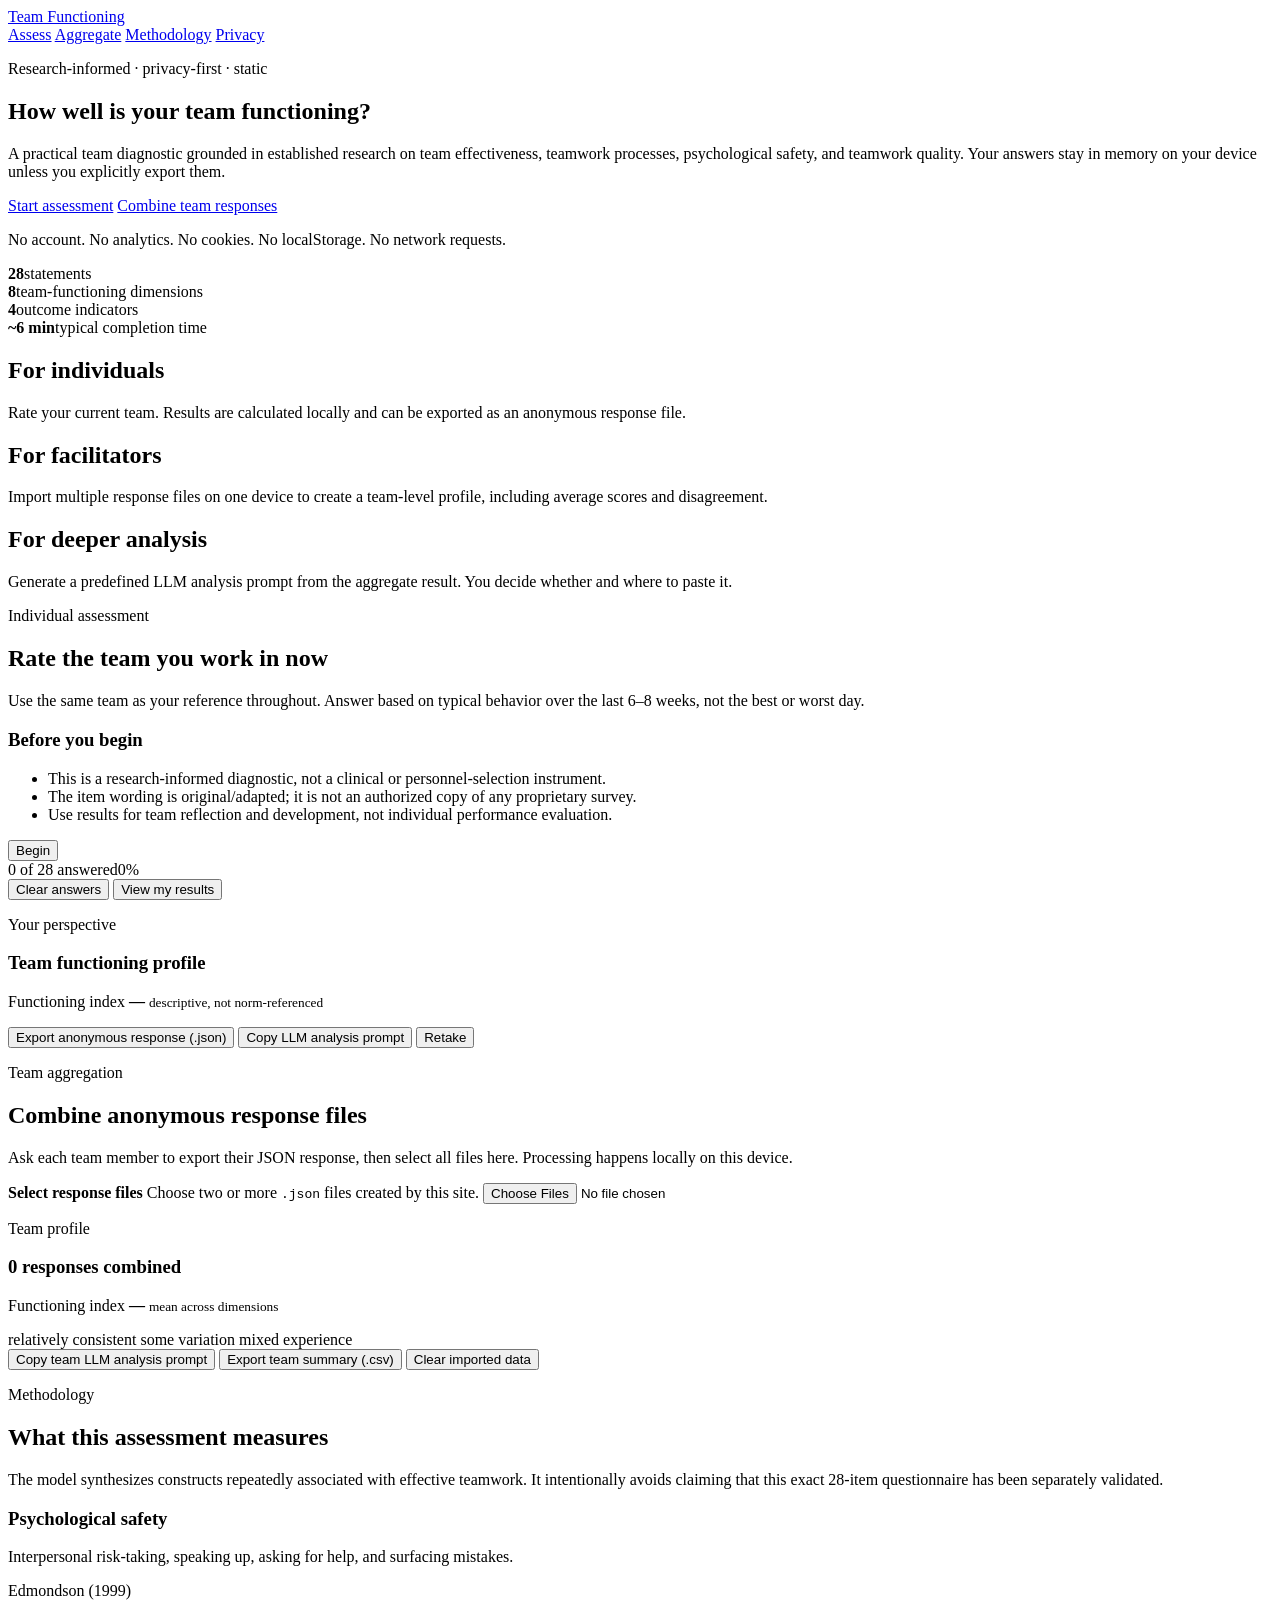
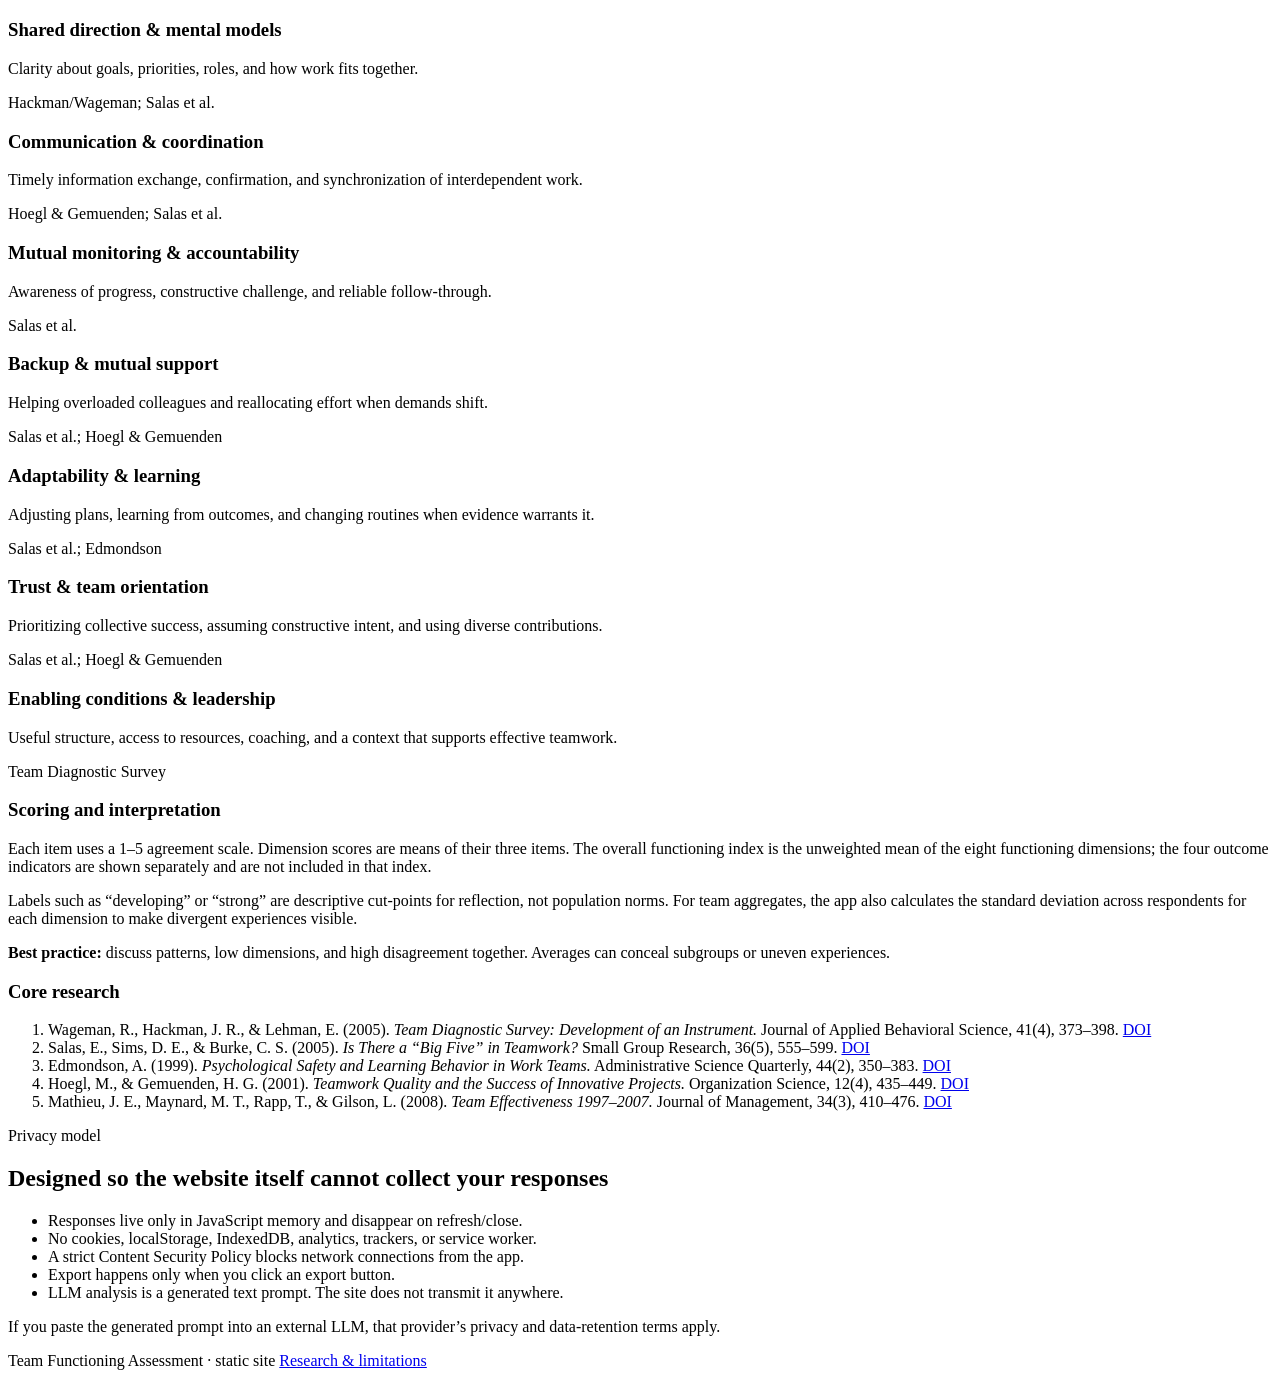
==== index.html @ 5da325cd "Add team assessment site" ====
<!doctype html>
<html lang="en">
<head>
  <meta charset="utf-8" />
  <meta name="viewport" content="width=device-width, initial-scale=1" />
  <meta name="description" content="A privacy-first, research-informed team functioning assessment that runs entirely in the browser." />
  <meta http-equiv="Content-Security-Policy" content="default-src 'self'; script-src 'self'; style-src 'self' 'unsafe-inline'; img-src 'self' data:; connect-src 'none'; object-src 'none'; base-uri 'none'; form-action 'none'; frame-ancestors 'none'" />
  <title>Team Functioning Assessment</title>
  <link rel="stylesheet" href="styles.css" />
</head>
<body>
  <header class="site-header">
    <div class="wrap header-inner">
      <a class="brand" href="#home" aria-label="Team Functioning Assessment home">Team Functioning</a>
      <nav aria-label="Primary navigation">
        <a href="#assessment">Assess</a>
        <a href="#aggregate">Aggregate</a>
        <a href="#methodology">Methodology</a>
        <a href="#privacy">Privacy</a>
      </nav>
    </div>
  </header>

  <main>
    <section id="home" class="hero wrap">
      <div>
        <p class="eyebrow">Research-informed · privacy-first · static</p>
        <h1>How well is your team functioning?</h1>
        <p class="lede">A practical team diagnostic grounded in established research on team effectiveness, teamwork processes, psychological safety, and teamwork quality. Your answers stay in memory on your device unless you explicitly export them.</p>
        <div class="actions">
          <a class="button primary" href="#assessment">Start assessment</a>
          <a class="button secondary" href="#aggregate">Combine team responses</a>
        </div>
        <p class="microcopy">No account. No analytics. No cookies. No localStorage. No network requests.</p>
      </div>
      <aside class="hero-card" aria-label="Assessment overview">
        <div><strong>28</strong><span>statements</span></div>
        <div><strong>8</strong><span>team-functioning dimensions</span></div>
        <div><strong>4</strong><span>outcome indicators</span></div>
        <div><strong>~6 min</strong><span>typical completion time</span></div>
      </aside>
    </section>

    <section class="band">
      <div class="wrap grid-3">
        <article>
          <h2>For individuals</h2>
          <p>Rate your current team. Results are calculated locally and can be exported as an anonymous response file.</p>
        </article>
        <article>
          <h2>For facilitators</h2>
          <p>Import multiple response files on one device to create a team-level profile, including average scores and disagreement.</p>
        </article>
        <article>
          <h2>For deeper analysis</h2>
          <p>Generate a predefined LLM analysis prompt from the aggregate result. You decide whether and where to paste it.</p>
        </article>
      </div>
    </section>

    <section id="assessment" class="wrap section">
      <div class="section-heading">
        <p class="eyebrow">Individual assessment</p>
        <h2>Rate the team you work in now</h2>
        <p>Use the same team as your reference throughout. Answer based on typical behavior over the last 6–8 weeks, not the best or worst day.</p>
      </div>

      <div id="assessmentStart" class="panel">
        <h3>Before you begin</h3>
        <ul class="plain-list">
          <li>This is a research-informed diagnostic, not a clinical or personnel-selection instrument.</li>
          <li>The item wording is original/adapted; it is not an authorized copy of any proprietary survey.</li>
          <li>Use results for team reflection and development, not individual performance evaluation.</li>
        </ul>
        <button id="beginBtn" class="button primary" type="button">Begin</button>
      </div>

      <form id="assessmentForm" class="hidden" novalidate>
        <div class="progress-shell" aria-label="Assessment progress">
          <div class="progress-row"><span id="progressText">0 of 28 answered</span><span id="progressPct">0%</span></div>
          <div class="progress-track"><div id="progressBar" class="progress-bar"></div></div>
        </div>
        <div id="questionList"></div>
        <div class="form-actions">
          <button type="button" id="resetBtn" class="button secondary">Clear answers</button>
          <button type="submit" class="button primary">View my results</button>
        </div>
        <p id="formError" class="error" role="alert" aria-live="polite"></p>
      </form>

      <section id="individualResults" class="hidden results panel" aria-live="polite">
        <div class="results-header">
          <div>
            <p class="eyebrow">Your perspective</p>
            <h3>Team functioning profile</h3>
          </div>
          <div class="index-card">
            <span>Functioning index</span>
            <strong id="individualIndex">—</strong>
            <small>descriptive, not norm-referenced</small>
          </div>
        </div>
        <p id="individualSummary" class="summary-callout"></p>
        <div id="individualBars" class="score-bars"></div>
        <div class="results-actions">
          <button id="exportResponseBtn" type="button" class="button primary">Export anonymous response (.json)</button>
          <button id="copyIndividualPromptBtn" type="button" class="button secondary">Copy LLM analysis prompt</button>
          <button id="retakeBtn" type="button" class="button secondary">Retake</button>
        </div>
        <p id="individualActionStatus" class="status" aria-live="polite"></p>
      </section>
    </section>

    <section id="aggregate" class="section section-alt">
      <div class="wrap">
        <div class="section-heading">
          <p class="eyebrow">Team aggregation</p>
          <h2>Combine anonymous response files</h2>
          <p>Ask each team member to export their JSON response, then select all files here. Processing happens locally on this device.</p>
        </div>

        <div class="panel">
          <label class="file-drop" for="teamFiles">
            <strong>Select response files</strong>
            <span>Choose two or more <code>.json</code> files created by this site.</span>
            <input id="teamFiles" type="file" accept="application/json,.json" multiple />
          </label>
          <div id="fileStatus" class="status" aria-live="polite"></div>
        </div>

        <section id="teamResults" class="hidden results panel">
          <div class="results-header">
            <div>
              <p class="eyebrow">Team profile</p>
              <h3><span id="responseCount">0</span> responses combined</h3>
            </div>
            <div class="index-card">
              <span>Functioning index</span>
              <strong id="teamIndex">—</strong>
              <small>mean across dimensions</small>
            </div>
          </div>
          <div id="smallNWarning" class="warning hidden"></div>
          <p id="teamSummary" class="summary-callout"></p>
          <div id="teamBars" class="score-bars"></div>
          <div class="legend" aria-label="Disagreement legend">
            <span><i class="dot low"></i> relatively consistent</span>
            <span><i class="dot med"></i> some variation</span>
            <span><i class="dot high"></i> mixed experience</span>
          </div>
          <div class="results-actions">
            <button id="copyTeamPromptBtn" type="button" class="button primary">Copy team LLM analysis prompt</button>
            <button id="exportTeamCsvBtn" type="button" class="button secondary">Export team summary (.csv)</button>
            <button id="clearTeamBtn" type="button" class="button secondary">Clear imported data</button>
          </div>
          <p id="teamActionStatus" class="status" aria-live="polite"></p>
        </section>
      </div>
    </section>

    <section id="methodology" class="wrap section">
      <div class="section-heading">
        <p class="eyebrow">Methodology</p>
        <h2>What this assessment measures</h2>
        <p>The model synthesizes constructs repeatedly associated with effective teamwork. It intentionally avoids claiming that this exact 28-item questionnaire has been separately validated.</p>
      </div>
      <div class="method-grid">
        <article class="method-card"><h3>Psychological safety</h3><p>Interpersonal risk-taking, speaking up, asking for help, and surfacing mistakes.</p><span>Edmondson (1999)</span></article>
        <article class="method-card"><h3>Shared direction & mental models</h3><p>Clarity about goals, priorities, roles, and how work fits together.</p><span>Hackman/Wageman; Salas et al.</span></article>
        <article class="method-card"><h3>Communication & coordination</h3><p>Timely information exchange, confirmation, and synchronization of interdependent work.</p><span>Hoegl & Gemuenden; Salas et al.</span></article>
        <article class="method-card"><h3>Mutual monitoring & accountability</h3><p>Awareness of progress, constructive challenge, and reliable follow-through.</p><span>Salas et al.</span></article>
        <article class="method-card"><h3>Backup & mutual support</h3><p>Helping overloaded colleagues and reallocating effort when demands shift.</p><span>Salas et al.; Hoegl & Gemuenden</span></article>
        <article class="method-card"><h3>Adaptability & learning</h3><p>Adjusting plans, learning from outcomes, and changing routines when evidence warrants it.</p><span>Salas et al.; Edmondson</span></article>
        <article class="method-card"><h3>Trust & team orientation</h3><p>Prioritizing collective success, assuming constructive intent, and using diverse contributions.</p><span>Salas et al.; Hoegl & Gemuenden</span></article>
        <article class="method-card"><h3>Enabling conditions & leadership</h3><p>Useful structure, access to resources, coaching, and a context that supports effective teamwork.</p><span>Team Diagnostic Survey</span></article>
      </div>

      <div class="panel methodology-notes">
        <h3>Scoring and interpretation</h3>
        <p>Each item uses a 1–5 agreement scale. Dimension scores are means of their three items. The overall functioning index is the unweighted mean of the eight functioning dimensions; the four outcome indicators are shown separately and are not included in that index.</p>
        <p>Labels such as “developing” or “strong” are descriptive cut-points for reflection, not population norms. For team aggregates, the app also calculates the standard deviation across respondents for each dimension to make divergent experiences visible.</p>
        <p><strong>Best practice:</strong> discuss patterns, low dimensions, and high disagreement together. Averages can conceal subgroups or uneven experiences.</p>
      </div>

      <div class="references">
        <h3>Core research</h3>
        <ol>
          <li>Wageman, R., Hackman, J. R., & Lehman, E. (2005). <em>Team Diagnostic Survey: Development of an Instrument.</em> Journal of Applied Behavioral Science, 41(4), 373–398. <a href="https://doi.org/10.1177/0021886305281984" rel="noreferrer">DOI</a></li>
          <li>Salas, E., Sims, D. E., & Burke, C. S. (2005). <em>Is There a “Big Five” in Teamwork?</em> Small Group Research, 36(5), 555–599. <a href="https://doi.org/10.1177/1046496405277134" rel="noreferrer">DOI</a></li>
          <li>Edmondson, A. (1999). <em>Psychological Safety and Learning Behavior in Work Teams.</em> Administrative Science Quarterly, 44(2), 350–383. <a href="https://doi.org/10.2307/2666999" rel="noreferrer">DOI</a></li>
          <li>Hoegl, M., & Gemuenden, H. G. (2001). <em>Teamwork Quality and the Success of Innovative Projects.</em> Organization Science, 12(4), 435–449. <a href="https://doi.org/10.1287/orsc.12.4.435.10635" rel="noreferrer">DOI</a></li>
          <li>Mathieu, J. E., Maynard, M. T., Rapp, T., & Gilson, L. (2008). <em>Team Effectiveness 1997–2007.</em> Journal of Management, 34(3), 410–476. <a href="https://doi.org/10.1177/0149206308316061" rel="noreferrer">DOI</a></li>
        </ol>
      </div>
    </section>

    <section id="privacy" class="section section-alt">
      <div class="wrap privacy-grid">
        <div>
          <p class="eyebrow">Privacy model</p>
          <h2>Designed so the website itself cannot collect your responses</h2>
        </div>
        <div class="panel">
          <ul class="check-list">
            <li>Responses live only in JavaScript memory and disappear on refresh/close.</li>
            <li>No cookies, localStorage, IndexedDB, analytics, trackers, or service worker.</li>
            <li>A strict Content Security Policy blocks network connections from the app.</li>
            <li>Export happens only when you click an export button.</li>
            <li>LLM analysis is a generated text prompt. The site does not transmit it anywhere.</li>
          </ul>
          <p class="microcopy">If you paste the generated prompt into an external LLM, that provider’s privacy and data-retention terms apply.</p>
        </div>
      </div>
    </section>
  </main>

  <footer>
    <div class="wrap footer-inner">
      <span>Team Functioning Assessment · static site</span>
      <a href="#methodology">Research & limitations</a>
    </div>
  </footer>

  <script src="app.js" defer></script>
</body>
</html>
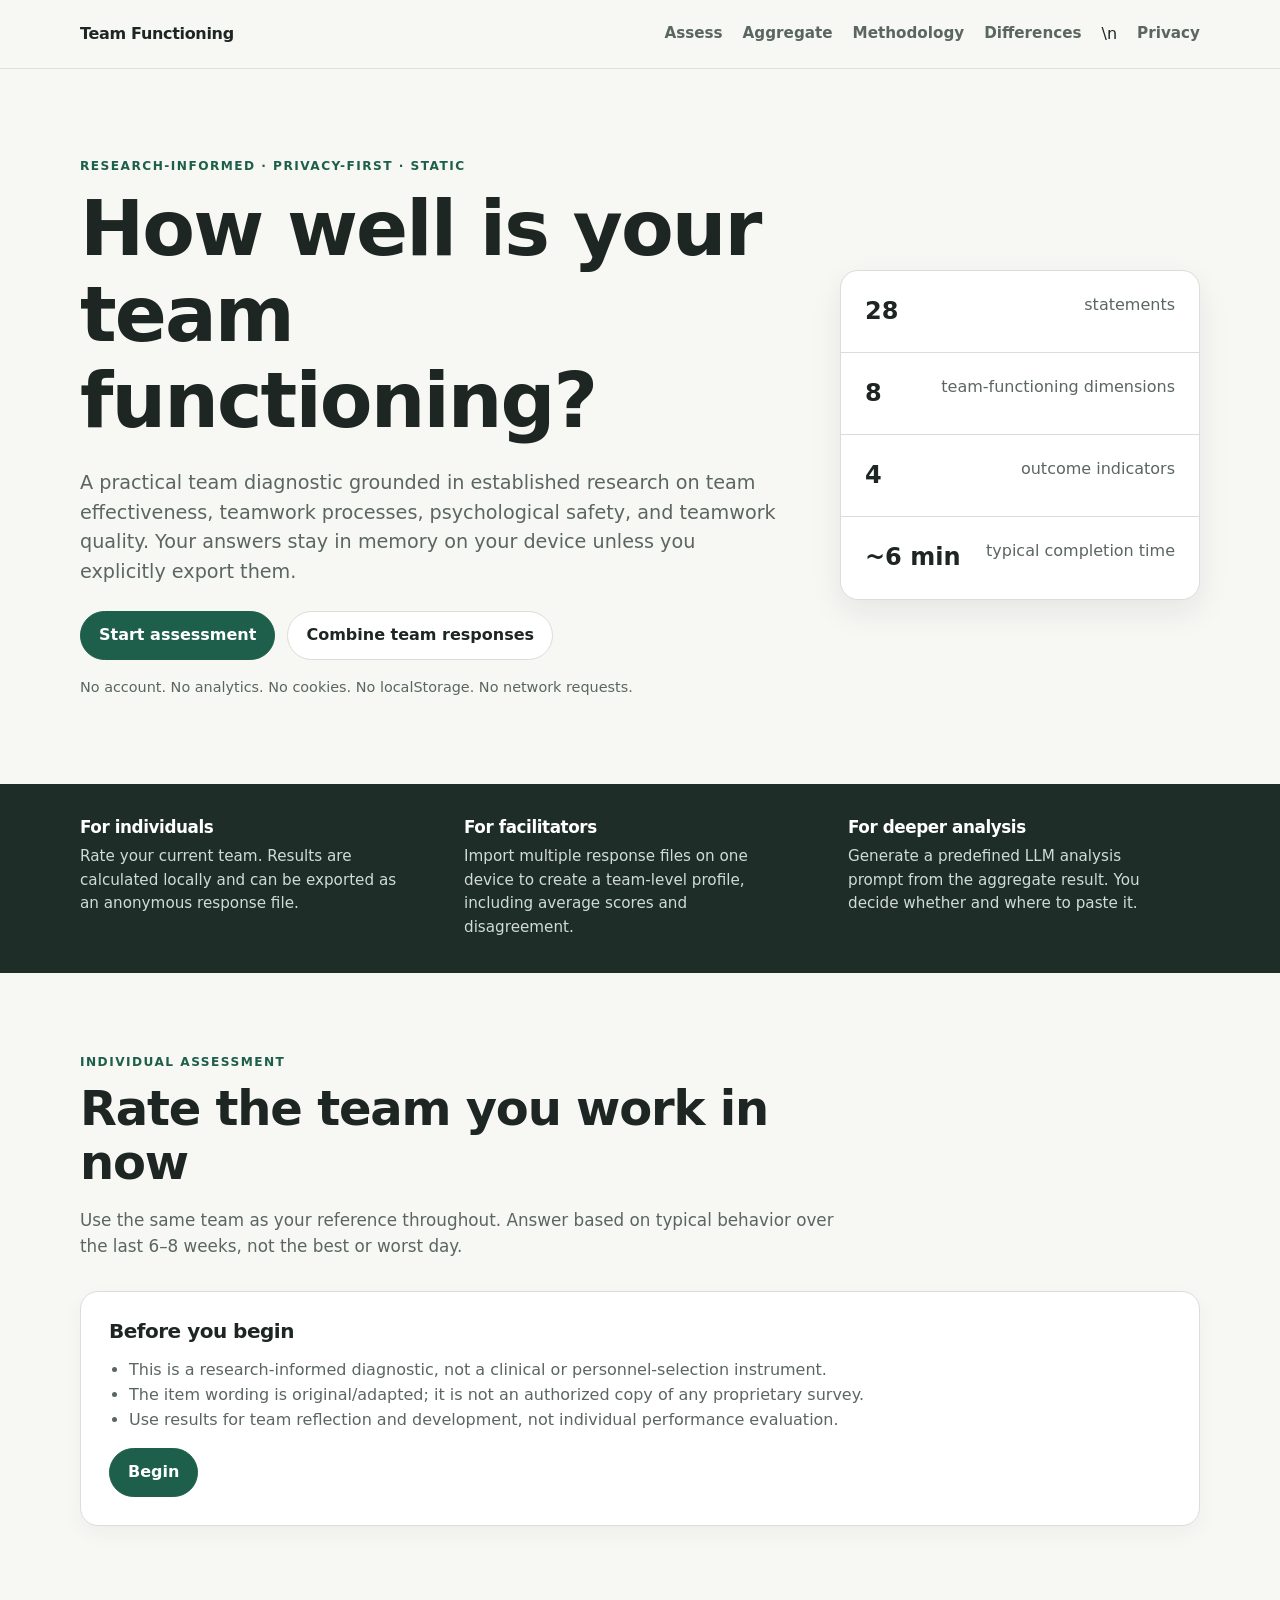
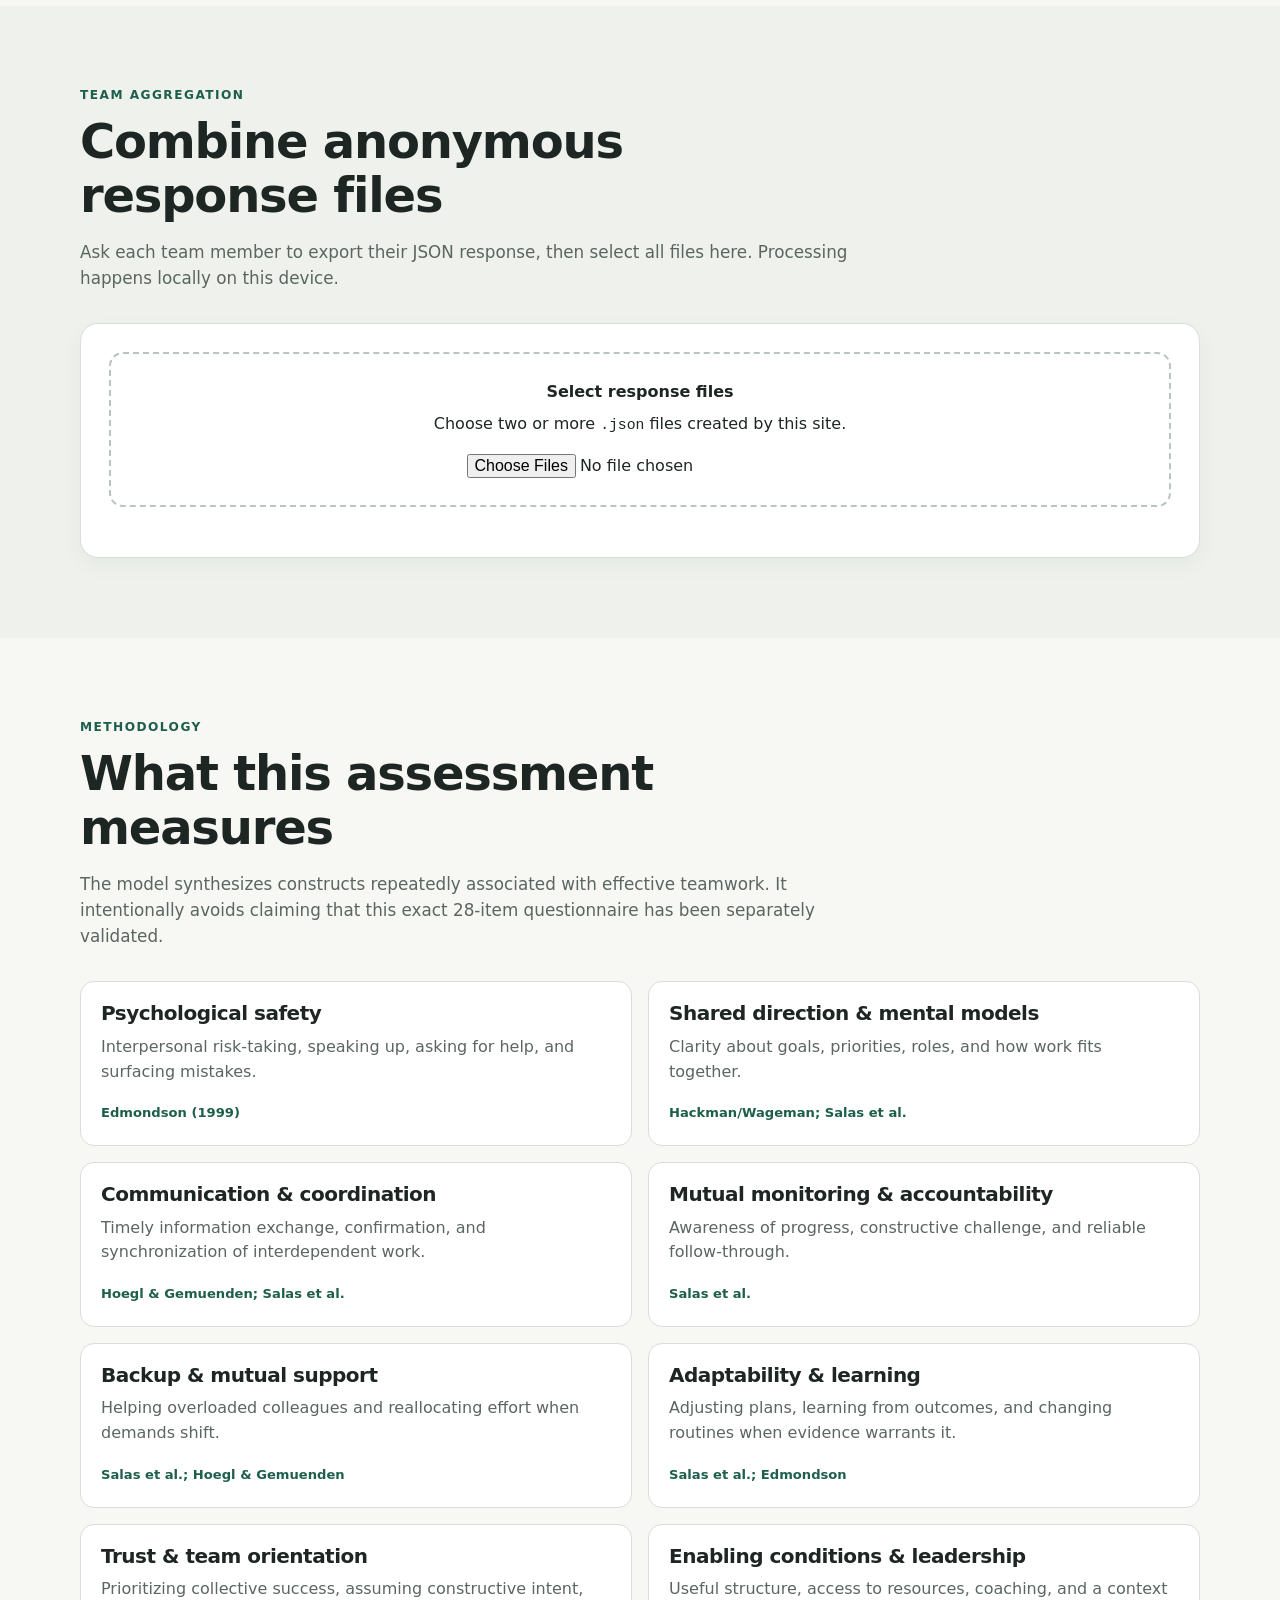
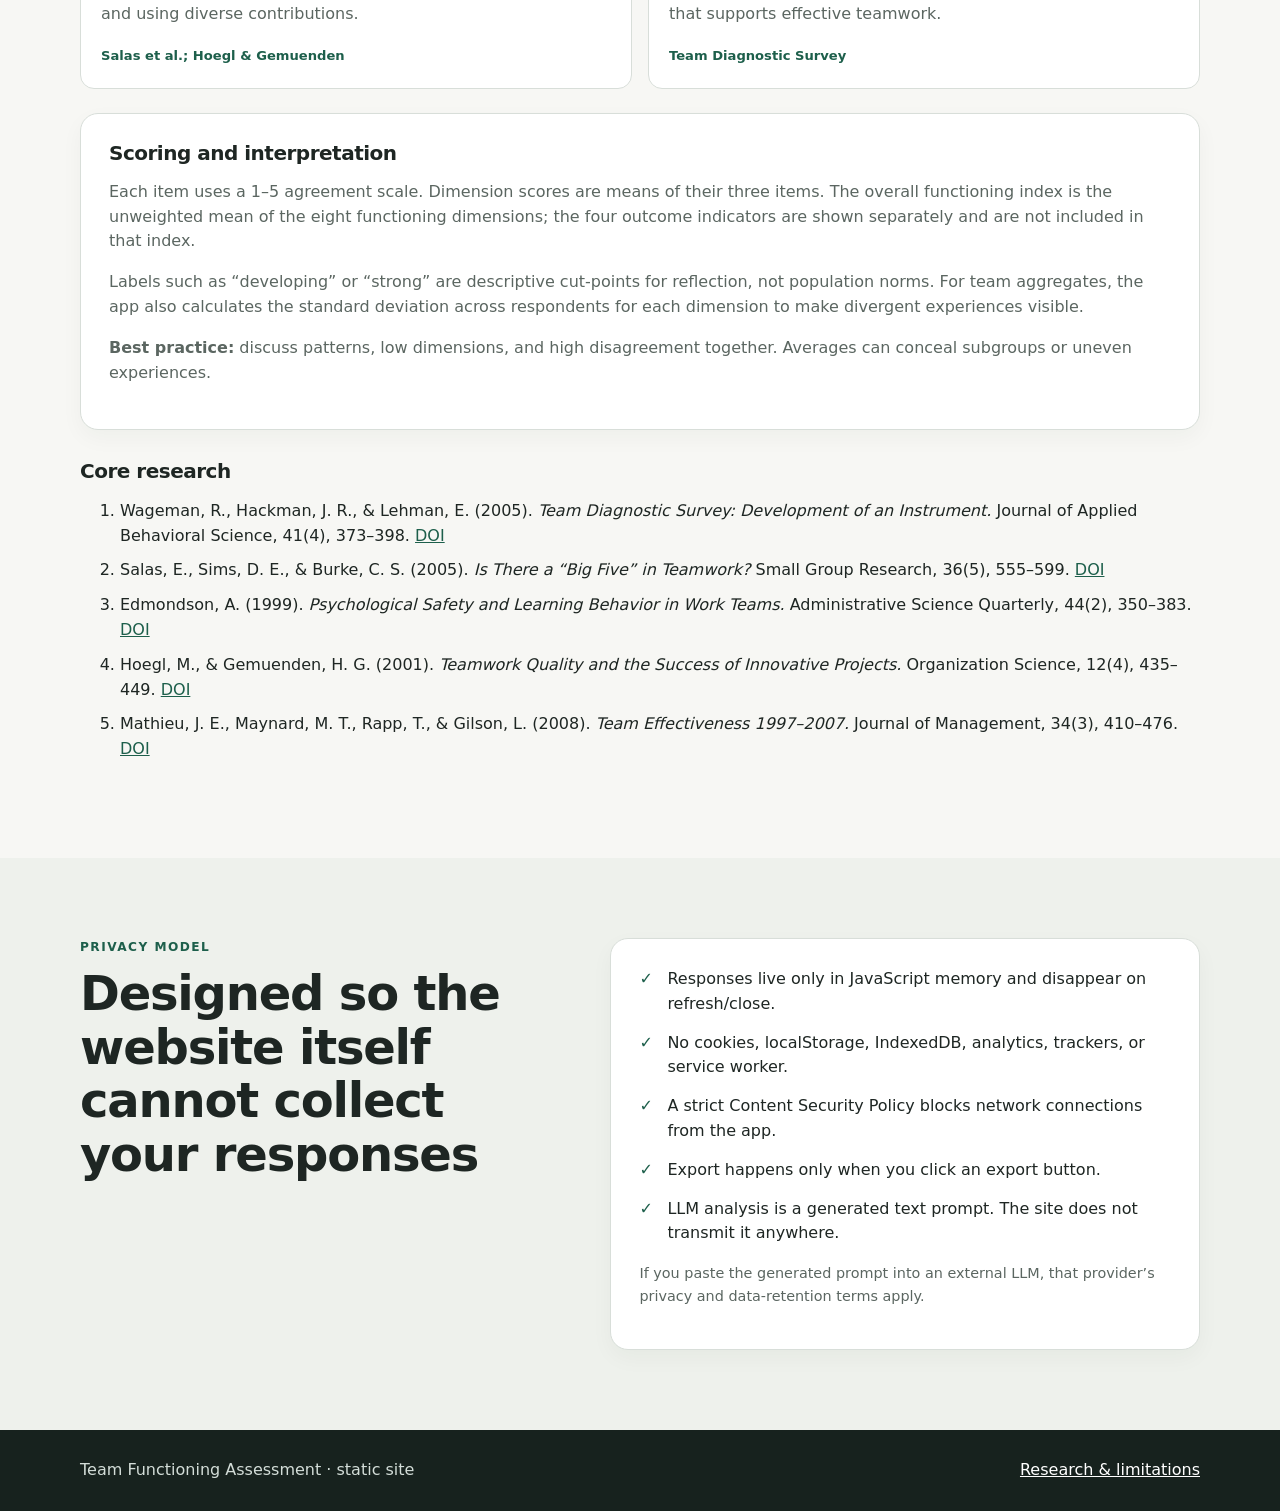
==== commit 8fdcfb5d: "Link optional team differences module" ====
--- a/index.html
+++ b/index.html
@@ -16,7 +16,7 @@
         <a href="#assessment">Assess</a>
         <a href="#aggregate">Aggregate</a>
         <a href="#methodology">Methodology</a>
-        <a href="#privacy">Privacy</a>
+        <a href="differences.html">Differences</a>\n        <a href="#privacy">Privacy</a>
       </nav>
     </div>
   </header>
--- a/styles.css
+++ b/styles.css
@@ -0,0 +1,172 @@
+:root {
+  --bg: #f7f7f4;
+  --surface: #ffffff;
+  --surface-alt: #eef1ec;
+  --text: #1e2623;
+  --muted: #5b6661;
+  --line: #d8ded9;
+  --accent: #1d5f4b;
+  --accent-strong: #134737;
+  --accent-soft: #dfeee8;
+  --warn: #805d14;
+  --warn-bg: #fff5d8;
+  --danger: #9d2d2d;
+  --shadow: 0 12px 32px rgba(24, 42, 35, 0.08);
+  --radius: 18px;
+  --wrap: 1120px;
+}
+
+* { box-sizing: border-box; }
+html { scroll-behavior: smooth; }
+body {
+  margin: 0;
+  font-family: Inter, ui-sans-serif, system-ui, -apple-system, BlinkMacSystemFont, "Segoe UI", sans-serif;
+  color: var(--text);
+  background: var(--bg);
+  line-height: 1.55;
+}
+a { color: var(--accent); }
+button, input { font: inherit; }
+button { cursor: pointer; }
+code { font-family: ui-monospace, SFMono-Regular, Menlo, monospace; font-size: .92em; }
+.wrap { width: min(calc(100% - 40px), var(--wrap)); margin: 0 auto; }
+.hidden { display: none !important; }
+
+.site-header {
+  position: sticky;
+  top: 0;
+  z-index: 10;
+  background: rgba(247,247,244,.92);
+  backdrop-filter: blur(12px);
+  border-bottom: 1px solid rgba(216,222,217,.8);
+}
+.header-inner { min-height: 68px; display: flex; align-items: center; justify-content: space-between; gap: 24px; }
+.brand { font-weight: 800; color: var(--text); text-decoration: none; letter-spacing: -.02em; }
+nav { display: flex; gap: 20px; flex-wrap: wrap; }
+nav a { text-decoration: none; color: var(--muted); font-size: .95rem; font-weight: 600; }
+nav a:hover, nav a:focus-visible { color: var(--accent); }
+
+.hero { padding: 88px 0 72px; display: grid; grid-template-columns: 1.45fr .75fr; gap: 64px; align-items: center; }
+.eyebrow { margin: 0 0 10px; text-transform: uppercase; letter-spacing: .12em; font-size: .76rem; font-weight: 800; color: var(--accent); }
+h1, h2, h3 { line-height: 1.12; letter-spacing: -.025em; }
+h1 { font-size: clamp(2.6rem, 6vw, 5rem); max-width: 850px; margin: 0; }
+h2 { font-size: clamp(2rem, 4vw, 3rem); margin: 0 0 16px; }
+h3 { font-size: 1.25rem; margin: 0 0 10px; }
+.lede { font-size: 1.2rem; max-width: 760px; color: var(--muted); margin: 24px 0; }
+.actions, .results-actions, .form-actions { display: flex; gap: 12px; flex-wrap: wrap; align-items: center; }
+.button {
+  border: 1px solid var(--line);
+  border-radius: 999px;
+  padding: 11px 18px;
+  font-weight: 750;
+  text-decoration: none;
+  background: var(--surface);
+  color: var(--text);
+  box-shadow: none;
+}
+.button.primary { color: white; background: var(--accent); border-color: var(--accent); }
+.button.primary:hover, .button.primary:focus-visible { background: var(--accent-strong); }
+.button.secondary:hover, .button.secondary:focus-visible { border-color: var(--accent); color: var(--accent); }
+.microcopy { color: var(--muted); font-size: .9rem; margin-top: 16px; }
+
+.hero-card { background: var(--surface); border: 1px solid var(--line); border-radius: var(--radius); box-shadow: var(--shadow); overflow: hidden; }
+.hero-card > div { padding: 22px 24px; display: flex; justify-content: space-between; gap: 24px; border-bottom: 1px solid var(--line); }
+.hero-card > div:last-child { border-bottom: 0; }
+.hero-card strong { font-size: 1.5rem; }
+.hero-card span { text-align: right; color: var(--muted); }
+
+.band { background: #1f2d28; color: white; padding: 34px 0; }
+.grid-3 { display: grid; grid-template-columns: repeat(3, 1fr); gap: 32px; }
+.grid-3 article { padding-right: 20px; }
+.grid-3 h2 { font-size: 1.05rem; margin-bottom: 8px; }
+.grid-3 p { color: #d1dbd6; margin: 0; font-size: .95rem; }
+
+.section { padding: 80px 0; scroll-margin-top: 70px; }
+.section-alt { background: var(--surface-alt); }
+.section-heading { max-width: 770px; margin-bottom: 32px; }
+.section-heading p:not(.eyebrow) { color: var(--muted); font-size: 1.05rem; }
+.panel { background: var(--surface); border: 1px solid var(--line); border-radius: var(--radius); padding: 28px; box-shadow: 0 8px 22px rgba(24,42,35,.04); }
+.plain-list { padding-left: 20px; color: var(--muted); }
+
+.progress-shell { margin: 0 0 28px; padding: 16px 18px; background: var(--surface); border: 1px solid var(--line); border-radius: 14px; position: sticky; top: 82px; z-index: 5; }
+.progress-row { display: flex; justify-content: space-between; font-size: .88rem; color: var(--muted); margin-bottom: 8px; }
+.progress-track { height: 7px; background: #e5e9e6; border-radius: 999px; overflow: hidden; }
+.progress-bar { width: 0%; height: 100%; background: var(--accent); transition: width .2s ease; }
+.dimension-block { margin: 0 0 32px; }
+.dimension-title { display: flex; align-items: baseline; justify-content: space-between; gap: 20px; border-bottom: 1px solid var(--line); padding-bottom: 10px; margin-bottom: 14px; }
+.dimension-title h3 { margin: 0; }
+.dimension-title span { color: var(--muted); font-size: .9rem; }
+.question-card { background: var(--surface); border: 1px solid var(--line); border-radius: 14px; padding: 18px; margin: 12px 0; }
+.question-card p { margin: 0 0 14px; font-weight: 650; }
+.likert { display: grid; grid-template-columns: repeat(5, minmax(0,1fr)); gap: 8px; }
+.likert label { display: flex; flex-direction: column; align-items: center; gap: 6px; padding: 9px 5px; border: 1px solid var(--line); border-radius: 10px; color: var(--muted); font-size: .78rem; text-align: center; min-height: 64px; justify-content: center; }
+.likert input { accent-color: var(--accent); }
+.likert label:has(input:checked) { border-color: var(--accent); background: var(--accent-soft); color: var(--accent-strong); }
+.form-actions { justify-content: space-between; margin-top: 24px; }
+.error { color: var(--danger); font-weight: 650; min-height: 1.5em; }
+
+.results { margin-top: 28px; }
+.results-header { display: flex; justify-content: space-between; gap: 28px; align-items: flex-start; }
+.index-card { min-width: 180px; background: var(--accent-soft); border-radius: 14px; padding: 14px 16px; display: grid; }
+.index-card span, .index-card small { color: var(--muted); }
+.index-card strong { font-size: 2rem; line-height: 1.1; }
+.summary-callout { margin: 22px 0; padding: 16px 18px; background: #f5f7f4; border-left: 4px solid var(--accent); border-radius: 8px; }
+.score-bars { display: grid; gap: 14px; margin: 22px 0 28px; }
+.score-row { display: grid; grid-template-columns: minmax(210px, 1fr) 2.3fr auto; gap: 16px; align-items: center; }
+.score-label { display: grid; gap: 2px; }
+.score-label small { color: var(--muted); }
+.bar-track { height: 12px; background: #e6eae7; border-radius: 999px; overflow: hidden; }
+.bar-fill { height: 100%; background: var(--accent); border-radius: 999px; }
+.score-value { min-width: 68px; text-align: right; font-variant-numeric: tabular-nums; font-weight: 750; }
+.disagreement { display: inline-flex; align-items: center; gap: 7px; font-size: .82rem; color: var(--muted); margin-top: 3px; }
+.dot { width: 9px; height: 9px; border-radius: 50%; display: inline-block; background: #66736d; }
+.dot.med { background: #b07c1f; }
+.dot.high { background: #a13d3d; }
+.legend { display: flex; gap: 18px; flex-wrap: wrap; color: var(--muted); font-size: .85rem; margin: -8px 0 24px; }
+.legend span { display: inline-flex; align-items: center; gap: 6px; }
+.status { color: var(--muted); min-height: 1.4em; margin-bottom: 0; }
+.warning { background: var(--warn-bg); border: 1px solid #e8ca7b; color: var(--warn); padding: 12px 14px; border-radius: 10px; margin: 18px 0; }
+
+.file-drop { display: grid; gap: 7px; border: 2px dashed #b9c5bf; border-radius: 14px; padding: 26px; text-align: center; cursor: pointer; }
+.file-drop:hover { border-color: var(--accent); background: #f7faf8; }
+.file-drop input { margin: 10px auto 0; max-width: 100%; }
+
+.method-grid { display: grid; grid-template-columns: repeat(2, 1fr); gap: 16px; }
+.method-card { background: var(--surface); border: 1px solid var(--line); border-radius: 14px; padding: 20px; }
+.method-card p { color: var(--muted); margin: 8px 0 16px; }
+.method-card span { color: var(--accent); font-size: .82rem; font-weight: 750; }
+.methodology-notes { margin-top: 24px; }
+.methodology-notes p { color: var(--muted); }
+.references { margin-top: 30px; }
+.references li { margin: 10px 0; }
+.privacy-grid { display: grid; grid-template-columns: .9fr 1.1fr; gap: 48px; align-items: start; }
+.check-list { list-style: none; padding: 0; margin: 0; display: grid; gap: 14px; }
+.check-list li { position: relative; padding-left: 28px; }
+.check-list li::before { content: "✓"; position: absolute; left: 0; color: var(--accent); font-weight: 900; }
+
+footer { background: #17221e; color: #d3ddd8; padding: 28px 0; }
+.footer-inner { display: flex; justify-content: space-between; gap: 20px; flex-wrap: wrap; }
+footer a { color: white; }
+
+@media (max-width: 820px) {
+  .header-inner { align-items: flex-start; padding: 16px 0; }
+  nav { gap: 12px; justify-content: flex-end; }
+  .hero, .privacy-grid { grid-template-columns: 1fr; gap: 30px; }
+  .hero { padding-top: 54px; }
+  .grid-3, .method-grid { grid-template-columns: 1fr; }
+  .score-row { grid-template-columns: 1fr auto; }
+  .bar-track { grid-column: 1 / -1; grid-row: 2; }
+  .results-header { flex-direction: column; }
+  .index-card { width: 100%; }
+}
+
+@media (max-width: 560px) {
+  .wrap { width: min(calc(100% - 24px), var(--wrap)); }
+  .site-header { position: static; }
+  .header-inner { display: block; }
+  nav { margin-top: 10px; justify-content: flex-start; }
+  .progress-shell { top: 8px; }
+  .likert { grid-template-columns: 1fr; }
+  .likert label { flex-direction: row; justify-content: flex-start; min-height: 0; text-align: left; padding: 10px 12px; }
+  .panel { padding: 20px; }
+}
